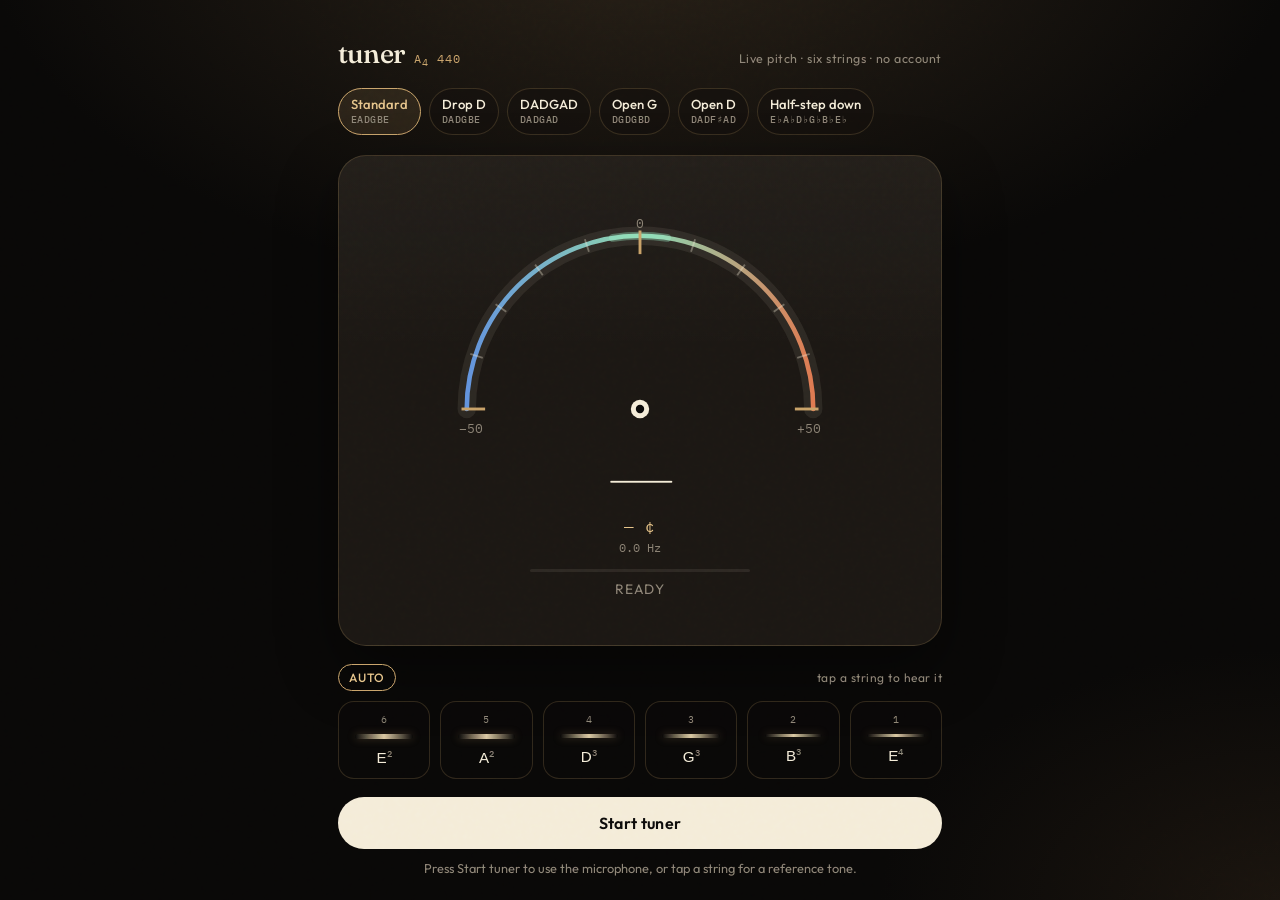
==== index.html @ aa5a5c71 "Add static guitar tuner and GitHub Pages deploy Live YIN pitch detection, analog needle, reference t" ====
<!DOCTYPE html>
<html lang="en">
  <head>
    <meta charset="utf-8" />
    <meta name="viewport" content="width=device-width, initial-scale=1, viewport-fit=cover" />
    <meta name="theme-color" content="#090807" />
    <meta name="description" content="A live, in-browser guitar tuner. Standard and alternate tunings, reference tones, and YIN pitch detection — no accounts, no backend." />
    <title>tuner · guitar</title>
    <link rel="icon" href="./favicon.svg" type="image/svg+xml" />
    <link rel="preconnect" href="https://fonts.googleapis.com" />
    <link rel="preconnect" href="https://fonts.gstatic.com" crossorigin />
    <link
      href="https://fonts.googleapis.com/css2?family=Fraunces:opsz,wght@9..144,500;9..144,600&family=IBM+Plex+Mono:wght@400;500&family=Outfit:wght@400;500;600&display=swap"
      rel="stylesheet"
    />
    <link rel="stylesheet" href="./css/app.css" />
  </head>
  <body>
    <div class="grain" aria-hidden="true"></div>
    <div class="app">
      <header class="top">
        <div class="brand">
          <span class="wordmark">tuner</span>
          <span class="a4">A<sub>4</sub> 440</span>
        </div>
        <p class="lede">Live pitch · six strings · no account</p>
      </header>

      <nav class="tunings" id="tunings" aria-label="Tuning presets"></nav>

      <section class="stage" aria-live="polite">
        <div class="gauge" aria-hidden="true">
          <svg class="dial" viewBox="0 0 320 188" role="presentation">
            <defs>
              <linearGradient id="arc-grad" x1="0%" y1="0%" x2="100%" y2="0%">
                <stop offset="0%" stop-color="#6ea8ff" />
                <stop offset="46%" stop-color="#9ef0c8" />
                <stop offset="54%" stop-color="#9ef0c8" />
                <stop offset="100%" stop-color="#ff8a5b" />
              </linearGradient>
              <filter id="glow" x="-40%" y="-40%" width="180%" height="180%">
                <feGaussianBlur stdDeviation="3" result="b" />
                <feMerge>
                  <feMergeNode in="b" />
                  <feMergeNode in="SourceGraphic" />
                </feMerge>
              </filter>
            </defs>
            <path class="arc-well" d="M28 160 A132 132 0 0 1 292 160" />
            <path class="arc-color" d="M28 160 A132 132 0 0 1 292 160" />
            <path class="arc-in" d="M139.4 29.6 A132 132 0 0 1 180.6 29.6" />
            <g class="ticks">
              <line class="tick-major" x1="24.0" y1="160.0" x2="42.0" y2="160.0" />
              <line x1="30.7" y1="118.0" x2="40.2" y2="121.1" />
              <line x1="50.0" y1="80.1" x2="58.1" y2="85.9" />
              <line x1="80.1" y1="50.0" x2="85.9" y2="58.1" />
              <line x1="118.0" y1="30.7" x2="121.1" y2="40.2" />
              <line class="tick-major" x1="160.0" y1="24.0" x2="160.0" y2="42.0" />
              <line x1="202.0" y1="30.7" x2="198.9" y2="40.2" />
              <line x1="239.9" y1="50.0" x2="234.1" y2="58.1" />
              <line x1="270.0" y1="80.1" x2="261.9" y2="85.9" />
              <line x1="289.3" y1="118.0" x2="279.8" y2="121.1" />
              <line class="tick-major" x1="296.0" y1="160.0" x2="278.0" y2="160.0" />
            </g>
            <text class="tick-label" x="22" y="178">−50</text>
            <text class="tick-label" x="160" y="22" text-anchor="middle">0</text>
            <text class="tick-label" x="298" y="178" text-anchor="end">+50</text>
            <g id="needle" class="needle">
              <line x1="160" y1="160" x2="160" y2="46" />
              <circle cx="160" cy="160" r="7" />
              <circle class="pivot-core" cx="160" cy="160" r="3.2" />
            </g>
          </svg>

          <div class="readout">
            <div class="note-row">
              <span id="note-name" class="note-name">—</span>
              <span id="note-octave" class="note-octave"></span>
            </div>
            <div id="cents" class="cents">— ¢</div>
            <div id="hz" class="hz">0.0 Hz</div>
          </div>
        </div>

        <div class="level" aria-hidden="true">
          <span class="level-fill" id="level-fill"></span>
        </div>
        <p id="status" class="status">Ready</p>
      </section>

      <section class="controls">
        <div class="string-head">
          <button type="button" id="auto" class="auto is-active" aria-pressed="true">Auto</button>
          <span>tap a string to hear it</span>
        </div>
        <div id="strings" class="strings" role="group" aria-label="Guitar strings"></div>
      </section>

      <footer class="dock">
        <button type="button" id="start" class="start">Start tuner</button>
        <p id="hint" class="hint"></p>
      </footer>
    </div>
    <script type="module" src="./js/app.js"></script>
  </body>
</html>
---- css/app.css ----
:root {
  --bg: #090807;
  --bg-2: #14110e;
  --panel: #1b1713;
  --line: rgba(201, 163, 106, 0.2);
  --gold: #c9a36a;
  --gold-2: #e6c48a;
  --cream: #f4ecd8;
  --mute: #8d8476;
  --flat: #7eafff;
  --sharp: #ff8a5b;
  --ok: #9ef0c8;
  --ink: #0c0b0a;
  --shadow: 0 24px 60px rgba(0, 0, 0, 0.45);
  --font-ui: "Outfit", system-ui, sans-serif;
  --font-note: "Fraunces", "Times New Roman", serif;
  --font-mono: "IBM Plex Mono", ui-monospace, monospace;
}

* {
  box-sizing: border-box;
}

html,
body {
  margin: 0;
  min-height: 100%;
  background: var(--bg);
  color: var(--cream);
  font-family: var(--font-ui);
}

body {
  min-height: 100dvh;
  background:
    radial-gradient(1200px 700px at 50% -10%, #2a2218 0%, transparent 55%),
    radial-gradient(800px 500px at 100% 100%, #1a140e 0%, transparent 50%),
    var(--bg);
}

.grain {
  pointer-events: none;
  position: fixed;
  inset: 0;
  opacity: 0.14;
  mix-blend-mode: overlay;
  background-image: url("data:image/svg+xml,%3Csvg viewBox='0 0 200 200' xmlns='http://www.w3.org/2000/svg'%3E%3Cfilter id='n'%3E%3CfeTurbulence type='fractalNoise' baseFrequency='.85' numOctaves='4' stitchTiles='stitch'/%3E%3C/filter%3E%3Crect width='100%25' height='100%25' filter='url(%23n)'/%3E%3C/svg%3E");
}

.app {
  width: min(560px, 100%);
  margin: 0 auto;
  padding:
    calc(20px + env(safe-area-inset-top))
    calc(18px + env(safe-area-inset-right))
    calc(22px + env(safe-area-inset-bottom))
    calc(18px + env(safe-area-inset-left));
  display: flex;
  flex-direction: column;
  min-height: 100dvh;
  gap: 18px;
}

.top {
  display: flex;
  align-items: baseline;
  justify-content: space-between;
  gap: 12px;
}

.brand {
  display: flex;
  align-items: baseline;
  gap: 10px;
}

.wordmark {
  font-family: var(--font-note);
  font-size: 1.7rem;
  font-weight: 500;
  letter-spacing: -0.03em;
}

.a4 {
  color: var(--gold);
  font-family: var(--font-mono);
  font-size: 0.72rem;
  letter-spacing: 0.08em;
  text-transform: uppercase;
}

.lede {
  margin: 0;
  color: var(--mute);
  font-size: 0.78rem;
  letter-spacing: 0.04em;
}

.tunings {
  display: flex;
  gap: 8px;
  overflow-x: auto;
  padding-bottom: 2px;
  scrollbar-width: none;
}

.tunings::-webkit-scrollbar {
  display: none;
}

.chip {
  flex: 0 0 auto;
  display: flex;
  flex-direction: column;
  align-items: flex-start;
  gap: 2px;
  padding: 8px 12px;
  border: 1px solid var(--line);
  border-radius: 999px;
  background: rgba(20, 17, 14, 0.7);
  color: var(--cream);
  font: 500 0.82rem/1.15 var(--font-ui);
  cursor: pointer;
}

.chip small {
  color: var(--mute);
  font-family: var(--font-mono);
  font-size: 0.64rem;
  letter-spacing: 0.04em;
}

.chip.is-active {
  border-color: var(--gold);
  background: rgba(201, 163, 106, 0.12);
  color: var(--gold-2);
}

.stage {
  flex: 1;
  display: flex;
  flex-direction: column;
  align-items: center;
  justify-content: center;
  padding: 8px 8px 4px;
  border: 1px solid var(--line);
  border-radius: 28px;
  background:
    linear-gradient(180deg, rgba(255, 244, 220, 0.035), transparent 40%),
    var(--panel);
  box-shadow: var(--shadow);
}

.gauge {
  width: min(420px, 100%);
  position: relative;
}

.dial {
  width: 100%;
  height: auto;
  overflow: visible;
}

.arc-well {
  fill: none;
  stroke: rgba(244, 236, 216, 0.08);
  stroke-width: 14;
  stroke-linecap: round;
}

.arc-color {
  fill: none;
  stroke: url(#arc-grad);
  stroke-width: 3.5;
  stroke-linecap: round;
  opacity: 0.85;
}

.arc-in {
  fill: none;
  stroke: var(--ok);
  stroke-width: 6;
  stroke-linecap: round;
  opacity: 0.35;
}

.ticks line {
  stroke: rgba(244, 236, 216, 0.35);
  stroke-width: 1.4;
}

.ticks .tick-major {
  stroke: var(--gold);
  stroke-width: 2.2;
}

.tick-label {
  fill: var(--mute);
  font-family: var(--font-mono);
  font-size: 10px;
}

.needle {
  transform-origin: 160px 160px;
}

.needle line {
  stroke: var(--cream);
  stroke-width: 2.4;
  stroke-linecap: round;
  filter: url(#glow);
}

.needle circle {
  fill: var(--cream);
}

.needle .pivot-core {
  fill: var(--ink);
}

.gauge.is-intune .needle line,
.gauge.is-intune .arc-in {
  stroke: var(--ok);
  opacity: 1;
}

.gauge.is-intune .needle circle {
  fill: var(--ok);
}

.readout {
  text-align: center;
  margin-top: -18px;
}

.note-row {
  display: flex;
  align-items: flex-start;
  justify-content: center;
  min-height: 4.6rem;
}

.note-name {
  font-family: var(--font-note);
  font-optical-sizing: auto;
  font-size: clamp(4.2rem, 18vw, 5.6rem);
  font-weight: 560;
  line-height: 0.9;
  letter-spacing: -0.04em;
}

.note-octave {
  margin-top: 0.7rem;
  color: var(--gold);
  font-family: var(--font-mono);
  font-size: 1.15rem;
}

.cents {
  margin-top: 4px;
  color: var(--gold-2);
  font-family: var(--font-mono);
  font-size: 1rem;
  letter-spacing: 0.04em;
}

.app.is-flat .cents {
  color: var(--flat);
}

.app.is-sharp .cents {
  color: var(--sharp);
}

.app.is-intune .cents,
.app.is-intune .note-name {
  color: var(--ok);
}

.hz {
  margin-top: 4px;
  color: var(--mute);
  font-family: var(--font-mono);
  font-size: 0.75rem;
}

.level {
  width: min(220px, 70%);
  height: 3px;
  margin: 14px 0 8px;
  overflow: hidden;
  border-radius: 99px;
  background: rgba(244, 236, 216, 0.08);
}

.level-fill {
  display: block;
  width: 100%;
  height: 100%;
  background: linear-gradient(90deg, var(--gold), var(--ok));
  transform: scaleX(0);
  transform-origin: left center;
}

.status {
  margin: 0 0 8px;
  min-height: 1.2em;
  color: var(--mute);
  font-size: 0.86rem;
  letter-spacing: 0.06em;
  text-transform: uppercase;
}

.status[data-kind="ok"] {
  color: var(--ok);
}

.status[data-kind="flat"] {
  color: var(--flat);
}

.status[data-kind="sharp"] {
  color: var(--sharp);
}

.status[data-kind="err"] {
  color: var(--sharp);
}

.controls {
  display: flex;
  flex-direction: column;
  gap: 10px;
}

.string-head {
  display: flex;
  align-items: center;
  justify-content: space-between;
  color: var(--mute);
  font-size: 0.75rem;
  letter-spacing: 0.04em;
}

.auto {
  border: 1px solid var(--line);
  border-radius: 999px;
  background: transparent;
  color: var(--mute);
  font: 500 0.75rem var(--font-ui);
  letter-spacing: 0.08em;
  text-transform: uppercase;
  padding: 5px 10px;
  cursor: pointer;
}

.auto.is-active {
  border-color: var(--gold);
  color: var(--gold-2);
}

.strings {
  display: grid;
  grid-template-columns: repeat(6, 1fr);
  gap: 8px;
}

.string {
  appearance: none;
  display: flex;
  flex-direction: column;
  align-items: center;
  gap: 8px;
  padding: 10px 4px 12px;
  border: 1px solid var(--line);
  border-radius: 16px;
  background: rgba(12, 11, 10, 0.45);
  color: var(--cream);
  cursor: pointer;
}

.string-num {
  color: var(--mute);
  font-family: var(--font-mono);
  font-size: 0.65rem;
}

.string-wire {
  width: 70%;
  height: var(--gauge, 2.4px);
  border-radius: 99px;
  background: linear-gradient(90deg, transparent, #d9c7a0, transparent);
  box-shadow: 0 0 8px rgba(201, 163, 106, 0.25);
}

.string-note {
  font-size: 0.95rem;
  font-weight: 500;
}

.string-note sup {
  color: var(--mute);
  font-family: var(--font-mono);
  font-size: 0.62em;
}

.string.is-selected,
.string.is-closest {
  border-color: var(--gold);
  background: rgba(201, 163, 106, 0.1);
}

.app.is-intune .string.is-closest,
.app.is-intune .string.is-selected {
  border-color: var(--ok);
  box-shadow: 0 0 0 1px rgba(158, 240, 200, 0.2);
}

.dock {
  display: flex;
  flex-direction: column;
  gap: 10px;
}

.start {
  width: 100%;
  min-height: 52px;
  border: 0;
  border-radius: 999px;
  background: var(--cream);
  color: var(--ink);
  font: 600 1rem var(--font-ui);
  letter-spacing: 0.02em;
  cursor: pointer;
}

.start:hover {
  filter: brightness(1.05);
}

.start:disabled {
  opacity: 0.6;
  cursor: wait;
}

.start.is-on {
  background: #2a2118;
  color: var(--cream);
  box-shadow: inset 0 0 0 1px var(--gold);
}

.hint {
  margin: 0;
  color: var(--mute);
  font-size: 0.8rem;
  line-height: 1.45;
  text-align: center;
}

button:focus-visible {
  outline: 2px solid var(--gold);
  outline-offset: 3px;
}

@media (min-width: 720px) {
  .app {
    width: min(640px, 100%);
    padding-top: 36px;
  }

  .strings {
    gap: 10px;
  }
}

@media (prefers-reduced-motion: reduce) {
  .needle,
  .level-fill {
    transition: none;
  }
}
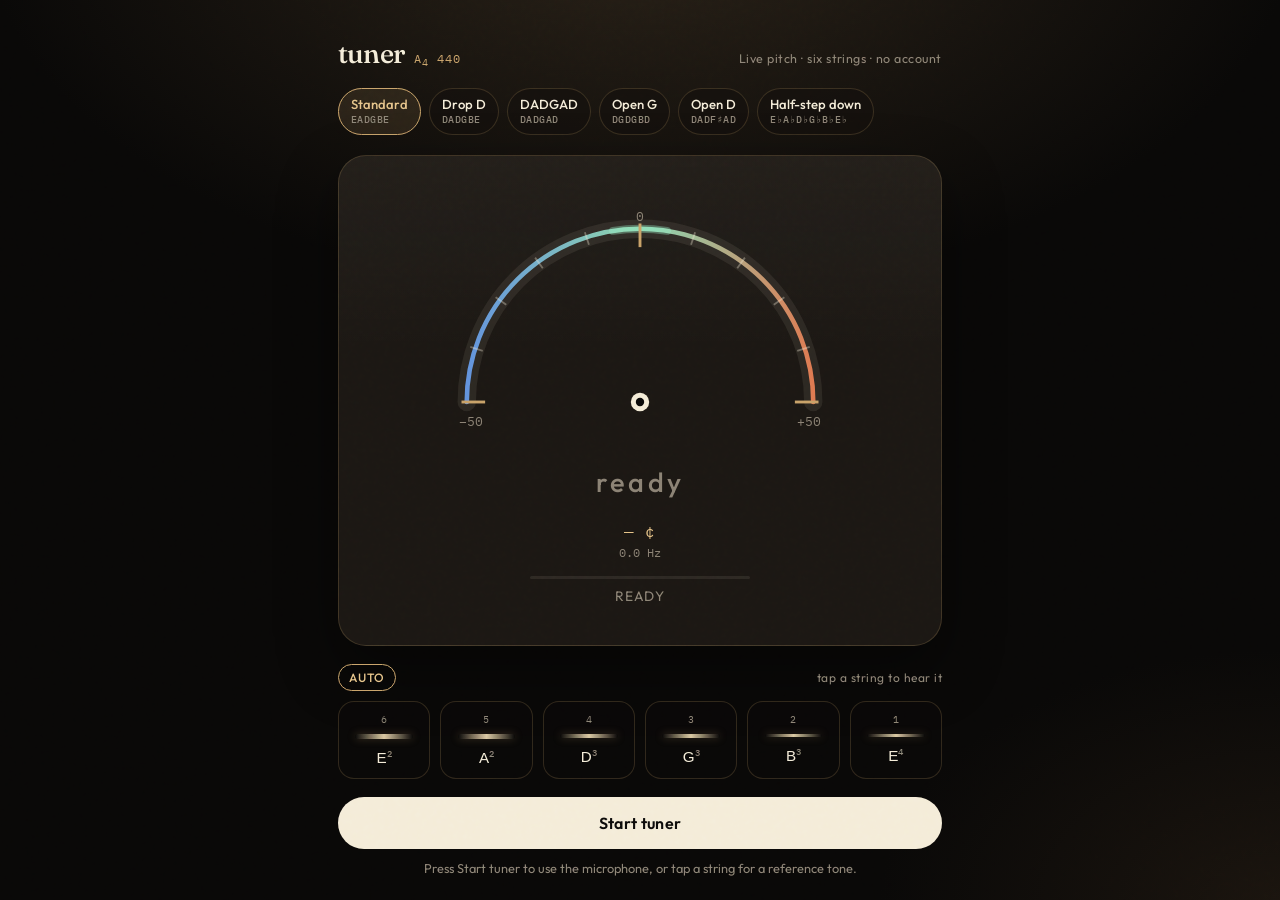
==== commit ae9ca8cb: "Polish idle readout so the note sits below the meter Keep the analog needle clear of the giant place" ====
--- a/index.html
+++ b/index.html
@@ -74,7 +74,7 @@
 
           <div class="readout">
             <div class="note-row">
-              <span id="note-name" class="note-name">—</span>
+              <span id="note-name" class="note-name is-idle">ready</span>
               <span id="note-octave" class="note-octave"></span>
             </div>
             <div id="cents" class="cents">— ¢</div>
--- a/css/app.css
+++ b/css/app.css
@@ -232,14 +232,14 @@
 
 .readout {
   text-align: center;
-  margin-top: -18px;
+  padding: 4px 0 2px;
 }
 
 .note-row {
   display: flex;
   align-items: flex-start;
   justify-content: center;
-  min-height: 4.6rem;
+  min-height: 4.4rem;
 }
 
 .note-name {
@@ -249,6 +249,16 @@
   font-weight: 560;
   line-height: 0.9;
   letter-spacing: -0.04em;
+}
+
+.note-name.is-idle {
+  align-self: center;
+  color: var(--mute);
+  font-family: var(--font-ui);
+  font-size: 1.7rem;
+  font-weight: 500;
+  letter-spacing: 0.12em;
+  text-transform: lowercase;
 }
 
 .note-octave {
